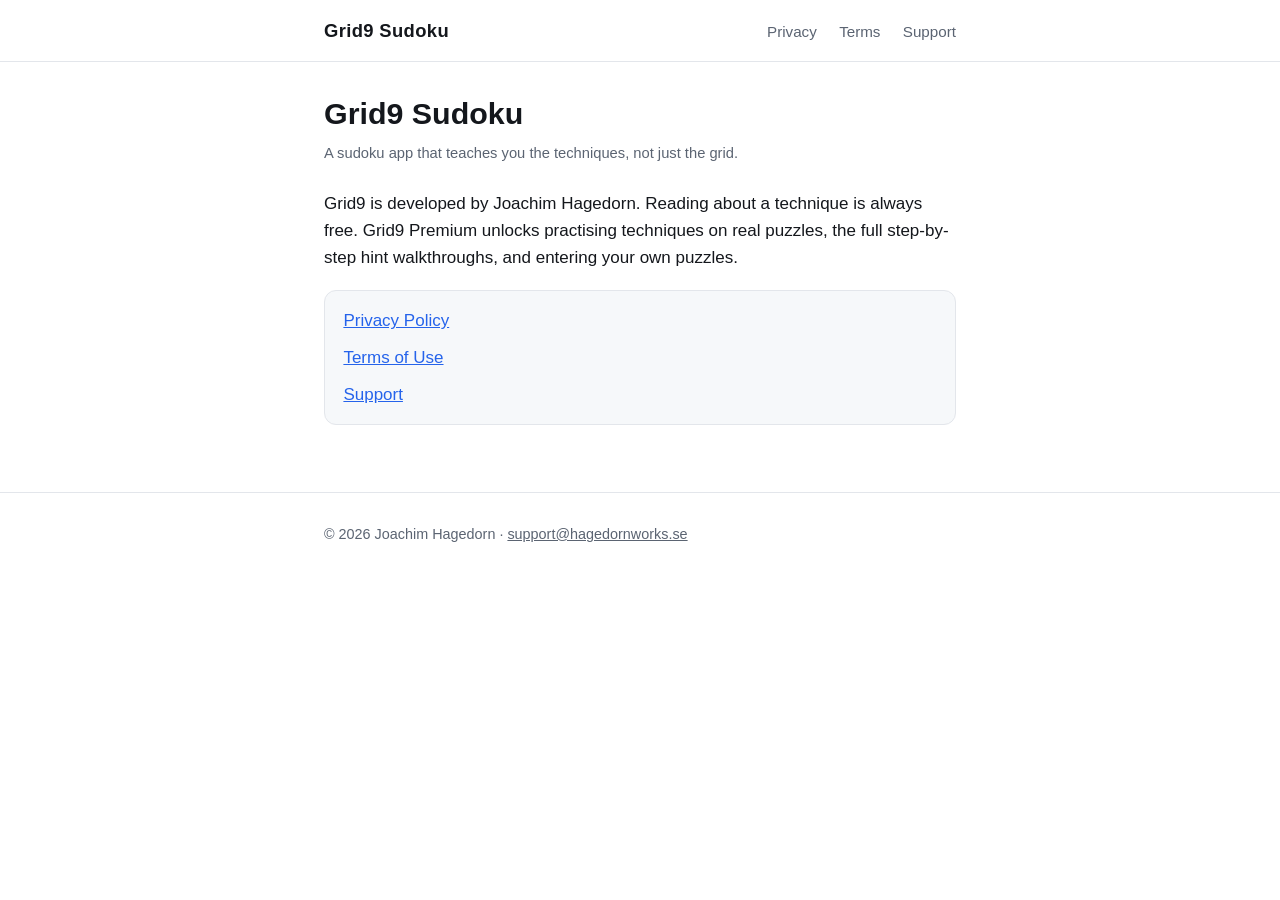
==== grid9/index.html @ 7ab75e66 "Initial site" ====
<!doctype html>
<html lang="en">
<head>
<meta charset="utf-8">
<meta name="viewport" content="width=device-width, initial-scale=1">
<title>Grid9 Sudoku — Grid9 Sudoku</title>
<meta name="description" content="Grid9 Sudoku — a sudoku app that teaches the techniques.">
<link rel="stylesheet" href="../assets/site.css">
</head>
<body>
<header class="site">
  <div class="wrap">
    <a class="brand" href="./">Grid9 Sudoku</a>
    <nav class="site">
      <a href="./privacy/">Privacy</a>
      <a href="./terms/">Terms</a>
      <a href="./support/">Support</a>
    </nav>
  </div>
</header>
<main>
<div class="wrap">

<h1>Grid9 Sudoku</h1>
<p class="meta">A sudoku app that teaches you the techniques, not just the grid.</p>
<p>Grid9 is developed by Joachim Hagedorn. Reading about a technique is always free. Grid9 Premium unlocks practising techniques on real puzzles, the full step-by-step hint walkthroughs, and entering your own puzzles.</p>
<div class="card">
  <p><a href="privacy/">Privacy Policy</a></p>
  <p><a href="terms/">Terms of Use</a></p>
  <p><a href="support/">Support</a></p>
</div>

</div>
</main>
<footer class="site">
  <div class="wrap">
    <p>&copy; 2026 Joachim Hagedorn &middot; <a href="mailto:support@hagedornworks.se">support@hagedornworks.se</a></p>
  </div>
</footer>
</body>
</html>
---- assets/site.css ----
/* hagedornworks.se — shared stylesheet.
   Deliberately dependency-free: system fonts only, no external requests
   (no Google Fonts, no analytics) so the privacy policy's "no third-party
   tracking" statement is also true of this website. */

:root {
  --bg: #ffffff;
  --fg: #14171c;
  --muted: #5b6472;
  --accent: #2563eb;
  --border: #e3e6eb;
  --card: #f6f8fa;
}

@media (prefers-color-scheme: dark) {
  :root {
    --bg: #0f1217;
    --fg: #e8ebf0;
    --muted: #9aa3b0;
    --accent: #6ea0ff;
    --border: #262c36;
    --card: #171c24;
  }
}

* { box-sizing: border-box; }

html { -webkit-text-size-adjust: 100%; }

body {
  margin: 0;
  background: var(--bg);
  color: var(--fg);
  font-family: -apple-system, BlinkMacSystemFont, "Segoe UI", Roboto, Helvetica, Arial, sans-serif;
  font-size: 17px;
  line-height: 1.6;
}

.wrap {
  max-width: 42rem;
  margin: 0 auto;
  padding: 0 1.25rem;
}

header.site {
  border-bottom: 1px solid var(--border);
  padding: 1rem 0;
}

header.site .wrap {
  display: flex;
  flex-wrap: wrap;
  align-items: baseline;
  justify-content: space-between;
  gap: 0.5rem 1.5rem;
}

.brand {
  font-weight: 700;
  font-size: 1.15rem;
  letter-spacing: 0.02em;
  color: var(--fg);
  text-decoration: none;
}

nav.site a {
  margin-right: 1.1rem;
  color: var(--muted);
  text-decoration: none;
  font-size: 0.95rem;
}

nav.site a:last-child { margin-right: 0; }
nav.site a:hover, nav.site a[aria-current="page"] { color: var(--accent); }

main { padding: 2rem 0 3rem; }

h1 { font-size: 1.9rem; line-height: 1.25; margin: 0 0 0.25rem; }
h2 { font-size: 1.25rem; margin: 2.2rem 0 0.4rem; }
h3 { font-size: 1.05rem; margin: 1.5rem 0 0.3rem; }

p, ul, ol { margin: 0.6rem 0; }
ul, ol { padding-left: 1.4rem; }
li { margin: 0.25rem 0; }

a { color: var(--accent); }

.meta { color: var(--muted); font-size: 0.92rem; margin-bottom: 1.5rem; }

.card {
  background: var(--card);
  border: 1px solid var(--border);
  border-radius: 12px;
  padding: 1rem 1.15rem;
  margin: 1.2rem 0;
}

.card p:first-child { margin-top: 0; }
.card p:last-child { margin-bottom: 0; }

table {
  width: 100%;
  border-collapse: collapse;
  margin: 0.8rem 0;
  font-size: 0.97rem;
}

th, td {
  text-align: left;
  vertical-align: top;
  padding: 0.55rem 0.7rem;
  border-bottom: 1px solid var(--border);
}

th { color: var(--muted); font-weight: 600; font-size: 0.88rem; }

footer.site {
  border-top: 1px solid var(--border);
  padding: 1.25rem 0 2rem;
  color: var(--muted);
  font-size: 0.9rem;
}

footer.site a { color: var(--muted); }
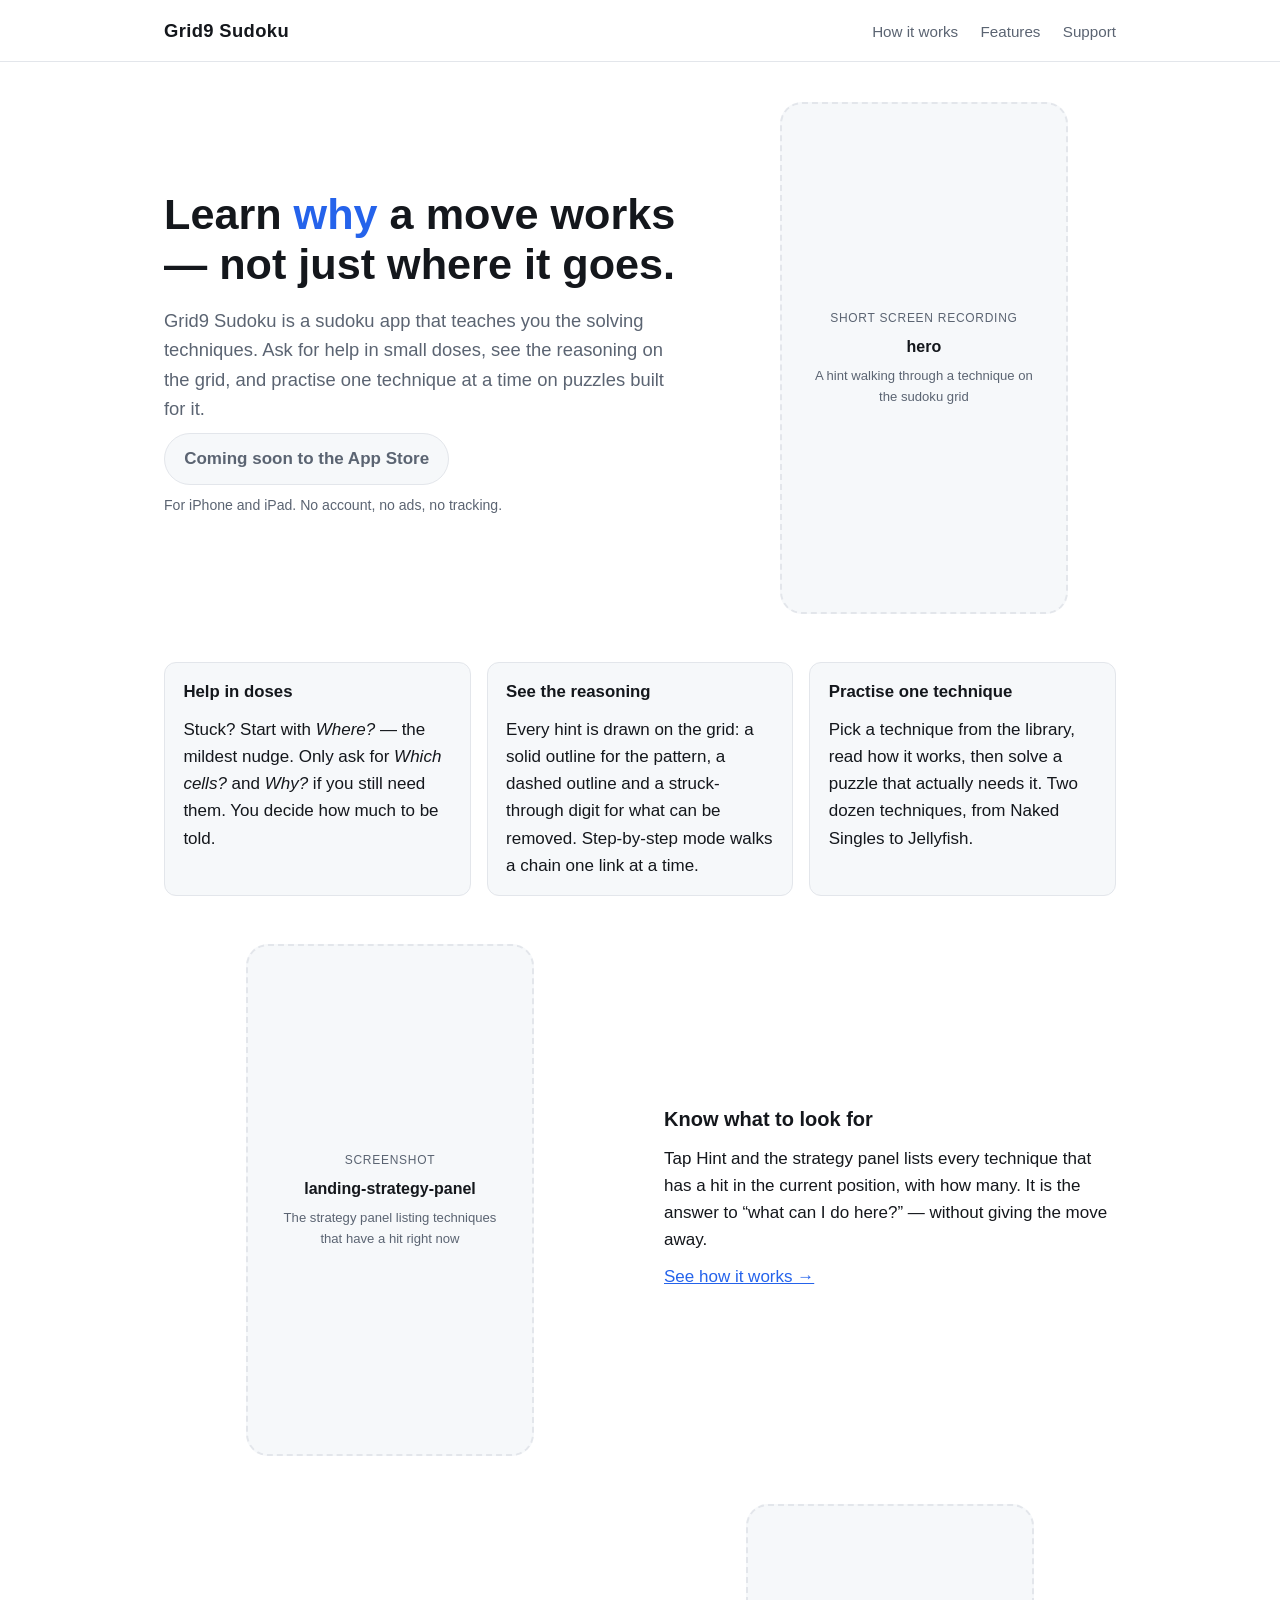
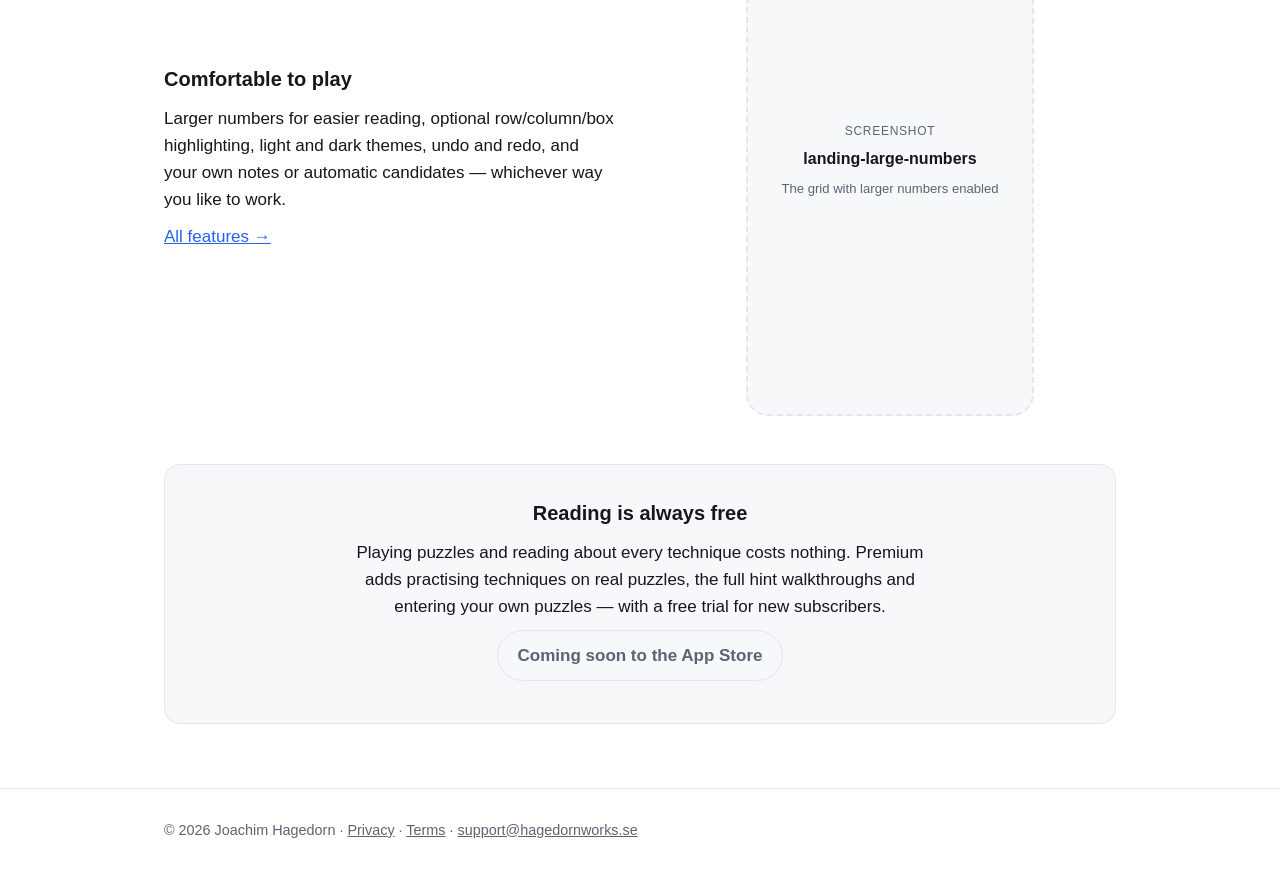
==== commit 901bbe28: "Paywall: länka Terms och Privacy till hagedornworks.se" ====
--- a/grid9/index.html
+++ b/grid9/index.html
@@ -3,17 +3,20 @@
 <head>
 <meta charset="utf-8">
 <meta name="viewport" content="width=device-width, initial-scale=1">
-<title>Grid9 Sudoku — Grid9 Sudoku</title>
-<meta name="description" content="Grid9 Sudoku — a sudoku app that teaches the techniques.">
+<title>Grid9 Sudoku — learn why a move works</title>
+<meta name="description" content="A sudoku app that teaches you the solving techniques: help in small doses, reasoning drawn on the grid, and practice one technique at a time.">
+<meta property="og:type" content="website">
+<meta property="og:title" content="Grid9 Sudoku — learn why a move works">
+<meta property="og:description" content="A sudoku app that teaches you the solving techniques: help in small doses, reasoning drawn on the grid, and practice one technique at a time.">
 <link rel="stylesheet" href="../assets/site.css">
 </head>
-<body>
+<body class="marketing">
 <header class="site">
   <div class="wrap">
     <a class="brand" href="./">Grid9 Sudoku</a>
     <nav class="site">
-      <a href="./privacy/">Privacy</a>
-      <a href="./terms/">Terms</a>
+      <a href="./how-it-works/">How it works</a>
+      <a href="./features/">Features</a>
       <a href="./support/">Support</a>
     </nav>
   </div>
@@ -21,20 +24,60 @@
 <main>
 <div class="wrap">
 
-<h1>Grid9 Sudoku</h1>
-<p class="meta">A sudoku app that teaches you the techniques, not just the grid.</p>
-<p>Grid9 is developed by Joachim Hagedorn. Reading about a technique is always free. Grid9 Premium unlocks practising techniques on real puzzles, the full step-by-step hint walkthroughs, and entering your own puzzles.</p>
-<div class="card">
-  <p><a href="privacy/">Privacy Policy</a></p>
-  <p><a href="terms/">Terms of Use</a></p>
-  <p><a href="support/">Support</a></p>
-</div>
+<section class="hero">
+  <div class="hero-text">
+    <h1>Learn <em>why</em> a move works &mdash; not just where it goes.</h1>
+    <p class="lead">Grid9 Sudoku is a sudoku app that teaches you the solving techniques. Ask for help in small doses, see the reasoning on the grid, and practise one technique at a time on puzzles built for it.</p>
+    <p><span class="btn disabled" aria-disabled="true">Coming soon to the App Store</span></p>
+    <p class="fine">For iPhone and iPad. No account, no ads, no tracking.</p>
+  </div>
+  <figure class="shot ph"><div class="ph-inner"><span>Short screen recording</span><b>hero</b><small>A hint walking through a technique on the sudoku grid</small></div></figure>
+</section>
+
+<section class="grid3">
+  <div class="card">
+    <h3>Help in doses</h3>
+    <p>Stuck? Start with <em>Where?</em> &mdash; the mildest nudge. Only ask for <em>Which cells?</em> and <em>Why?</em> if you still need them. You decide how much to be told.</p>
+  </div>
+  <div class="card">
+    <h3>See the reasoning</h3>
+    <p>Every hint is drawn on the grid: a solid outline for the pattern, a dashed outline and a struck-through digit for what can be removed. Step-by-step mode walks a chain one link at a time.</p>
+  </div>
+  <div class="card">
+    <h3>Practise one technique</h3>
+    <p>Pick a technique from the library, read how it works, then solve a puzzle that actually needs it. Two dozen techniques, from Naked Singles to Jellyfish.</p>
+  </div>
+</section>
+
+<section class="split">
+  <figure class="shot ph"><div class="ph-inner"><span>Screenshot</span><b>landing-strategy-panel</b><small>The strategy panel listing techniques that have a hit right now</small></div></figure>
+  <div>
+    <h2>Know what to look for</h2>
+    <p>Tap Hint and the strategy panel lists every technique that has a hit in the current position, with how many. It is the answer to &ldquo;what can I do here?&rdquo; &mdash; without giving the move away.</p>
+    <p><a href="how-it-works/">See how it works &rarr;</a></p>
+  </div>
+</section>
+
+<section class="split flip">
+  <div>
+    <h2>Comfortable to play</h2>
+    <p>Larger numbers for easier reading, optional row/column/box highlighting, light and dark themes, undo and redo, and your own notes or automatic candidates &mdash; whichever way you like to work.</p>
+    <p><a href="features/">All features &rarr;</a></p>
+  </div>
+  <figure class="shot ph"><div class="ph-inner"><span>Screenshot</span><b>landing-large-numbers</b><small>The grid with larger numbers enabled</small></div></figure>
+</section>
+
+<section class="cta">
+  <h2>Reading is always free</h2>
+  <p>Playing puzzles and reading about every technique costs nothing. Premium adds practising techniques on real puzzles, the full hint walkthroughs and entering your own puzzles &mdash; with a free trial for new subscribers.</p>
+  <p><span class="btn disabled" aria-disabled="true">Coming soon to the App Store</span></p>
+</section>
 
 </div>
 </main>
 <footer class="site">
   <div class="wrap">
-    <p>&copy; 2026 Joachim Hagedorn &middot; <a href="mailto:support@hagedornworks.se">support@hagedornworks.se</a></p>
+    <p>&copy; 2026 Joachim Hagedorn &middot; <a href="./privacy/">Privacy</a> &middot; <a href="./terms/">Terms</a> &middot; <a href="mailto:support@hagedornworks.se">support@hagedornworks.se</a></p>
   </div>
 </footer>
 </body>
--- a/assets/site.css
+++ b/assets/site.css
@@ -122,3 +122,176 @@
 }
 
 footer.site a { color: var(--muted); }
+
+/* ---------------------------------------------------------------- marketing
+   Used by body.marketing pages (landing, how it works, features). The legal
+   pages keep the narrow reading column above. */
+
+body.marketing .wrap { max-width: 62rem; }
+
+body.marketing main { padding-top: 2.5rem; }
+
+.lead { font-size: 1.15rem; color: var(--muted); max-width: 40rem; }
+
+.fine { color: var(--muted); font-size: 0.88rem; }
+
+em { font-style: italic; }
+
+.btn {
+  display: inline-block;
+  padding: 0.7rem 1.2rem;
+  border-radius: 999px;
+  background: var(--accent);
+  color: #fff;
+  font-weight: 600;
+  text-decoration: none;
+}
+
+.btn.disabled {
+  background: var(--card);
+  color: var(--muted);
+  border: 1px solid var(--border);
+  cursor: default;
+}
+
+/* hero */
+.hero {
+  display: grid;
+  gap: 2rem;
+  align-items: center;
+  margin-bottom: 3rem;
+}
+
+.hero h1 { font-size: 2.1rem; line-height: 1.15; margin-bottom: 1rem; }
+.hero h1 em { color: var(--accent); font-style: normal; }
+
+/* generic card grid */
+.grid3 {
+  display: grid;
+  gap: 1rem;
+  grid-template-columns: 1fr;
+  margin: 1rem 0 2rem;
+}
+
+.grid3 .card { margin: 0; }
+.grid3 .card h3 { margin-top: 0; }
+
+/* text + picture rows */
+.split, .step {
+  display: grid;
+  gap: 1.5rem;
+  align-items: center;
+  margin: 3rem 0;
+}
+
+.step {
+  padding-top: 2rem;
+  border-top: 1px solid var(--border);
+}
+
+.step-n {
+  margin: 0;
+  color: var(--accent);
+  font-weight: 700;
+  font-size: 0.85rem;
+  letter-spacing: 0.06em;
+  text-transform: uppercase;
+}
+
+.step h2, .split h2 { margin-top: 0.2rem; }
+
+.note {
+  background: var(--card);
+  border-left: 3px solid var(--accent);
+  padding: 0.6rem 0.9rem;
+  border-radius: 0 8px 8px 0;
+  font-size: 0.95rem;
+}
+
+.example {
+  background: var(--card);
+  border: 1px solid var(--border);
+  border-radius: 10px;
+  padding: 0.6rem 0.9rem;
+  font-size: 0.95rem;
+}
+
+.example span {
+  color: var(--muted);
+  font-size: 0.75rem;
+  font-weight: 700;
+  letter-spacing: 0.06em;
+  text-transform: uppercase;
+  margin-right: 0.4rem;
+}
+
+/* screenshots and loops: phone proportions, never wider than their column */
+figure.shot { margin: 0; text-align: center; }
+
+figure.shot img,
+figure.shot video {
+  display: block;
+  margin: 0 auto;
+  width: 100%;
+  max-width: 18rem;
+  height: auto;
+  border-radius: 22px;
+  border: 1px solid var(--border);
+  box-shadow: 0 6px 24px rgba(0, 0, 0, 0.12);
+}
+
+figure.shot figcaption { color: var(--muted); font-size: 0.85rem; margin-top: 0.6rem; }
+
+/* visible placeholder until the real media exists */
+figure.shot.ph .ph-inner {
+  margin: 0 auto;
+  width: 100%;
+  max-width: 18rem;
+  aspect-ratio: 9 / 19.5;
+  max-height: 32rem;
+  border-radius: 22px;
+  border: 2px dashed var(--border);
+  background: var(--card);
+  color: var(--muted);
+  display: flex;
+  flex-direction: column;
+  align-items: center;
+  justify-content: center;
+  gap: 0.35rem;
+  padding: 1.5rem;
+  text-align: center;
+}
+
+figure.shot.ph .ph-inner span { font-size: 0.75rem; letter-spacing: 0.06em; text-transform: uppercase; }
+figure.shot.ph .ph-inner b { color: var(--fg); font-size: 1rem; }
+figure.shot.ph .ph-inner small { font-size: 0.82rem; }
+
+/* comparison table */
+table.compare td { text-align: center; width: 6.5rem; font-size: 1.1rem; }
+table.compare thead th:not(:first-child) { text-align: center; }
+table.compare tbody th { color: var(--fg); font-weight: 500; font-size: 0.97rem; }
+
+/* closing call-to-action */
+.cta {
+  text-align: center;
+  background: var(--card);
+  border: 1px solid var(--border);
+  border-radius: 16px;
+  padding: 2rem 1.25rem;
+  margin: 3rem 0 1rem;
+}
+
+.cta h2 { margin-top: 0; }
+.cta p { margin-left: auto; margin-right: auto; max-width: 36rem; }
+
+@media (min-width: 760px) {
+  .hero { grid-template-columns: 1.15fr 0.85fr; gap: 3rem; }
+  .hero h1 { font-size: 2.7rem; }
+  .grid3 { grid-template-columns: repeat(3, 1fr); }
+  .split, .step { grid-template-columns: 1fr 1fr; gap: 3rem; }
+  .step:nth-of-type(even) .step-text { order: 2; }
+}
+
+@media (prefers-reduced-motion: reduce) {
+  figure.shot video { animation: none; }
+}
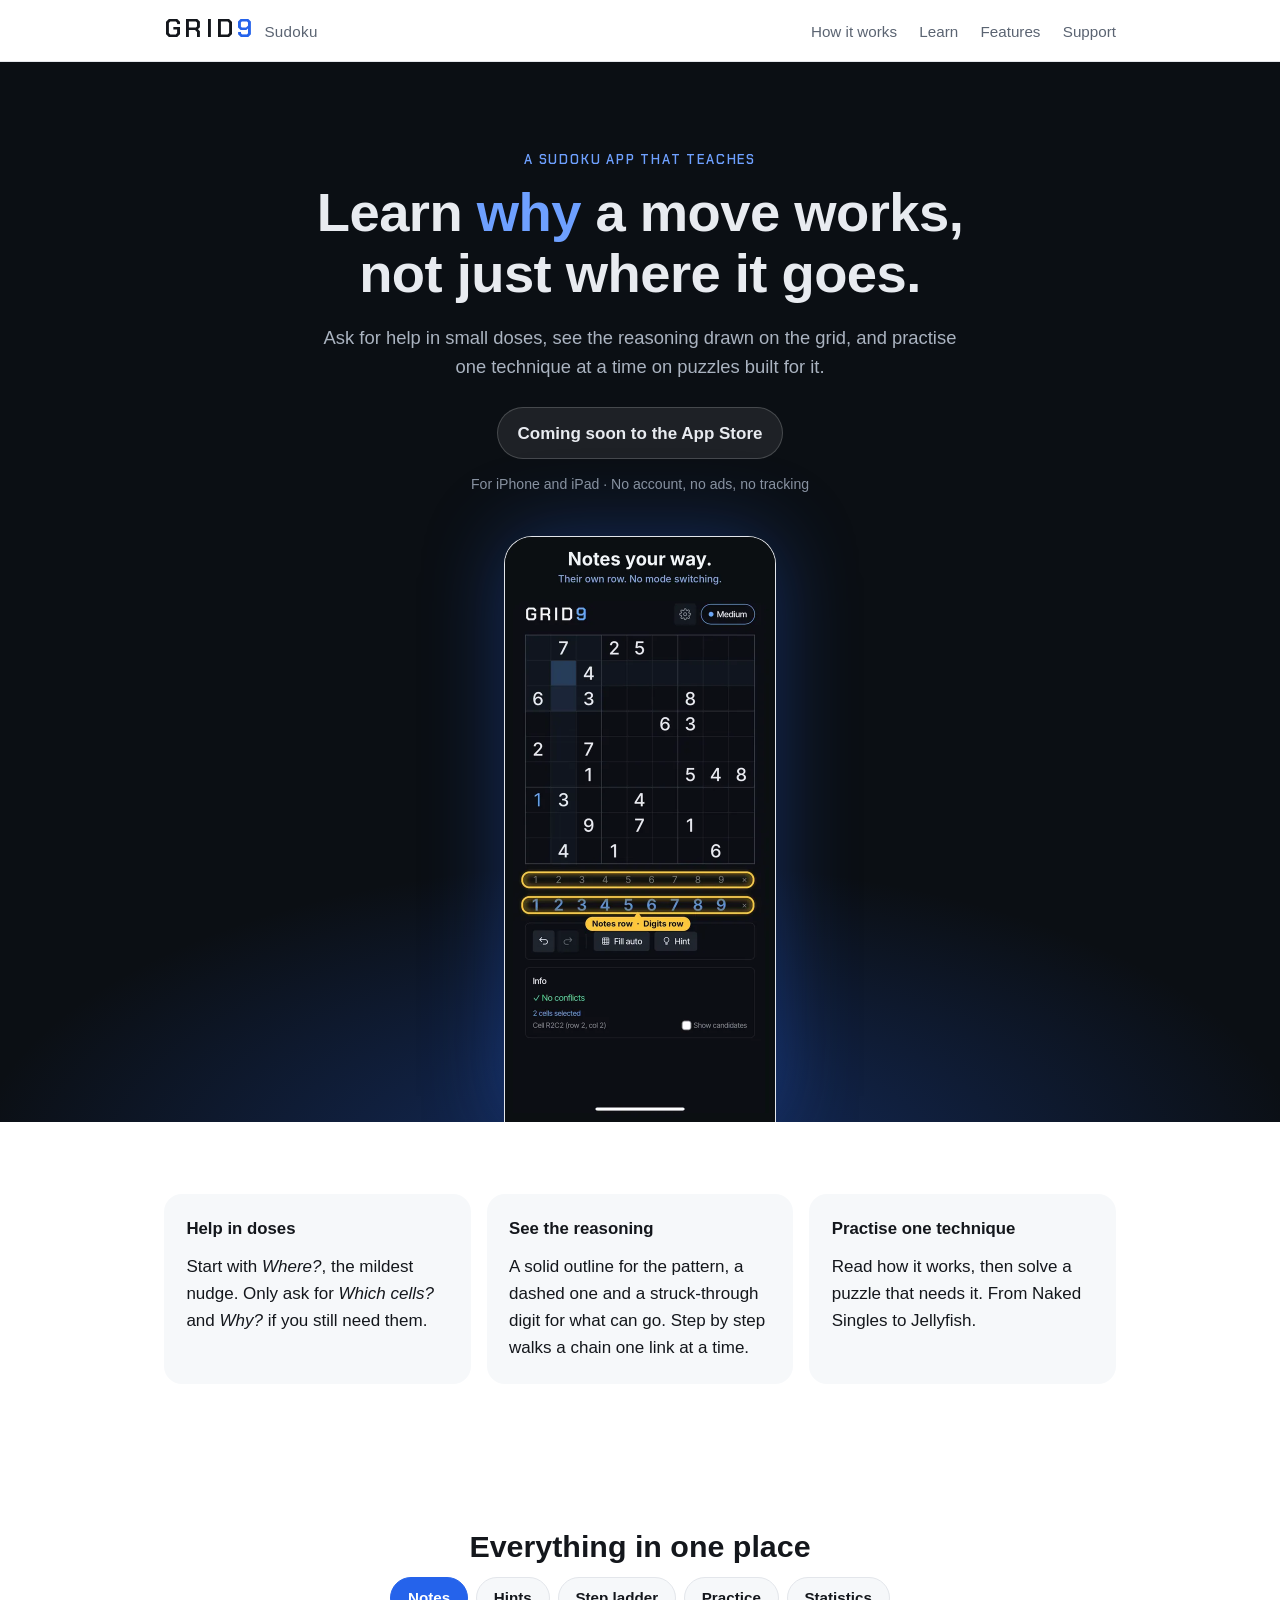
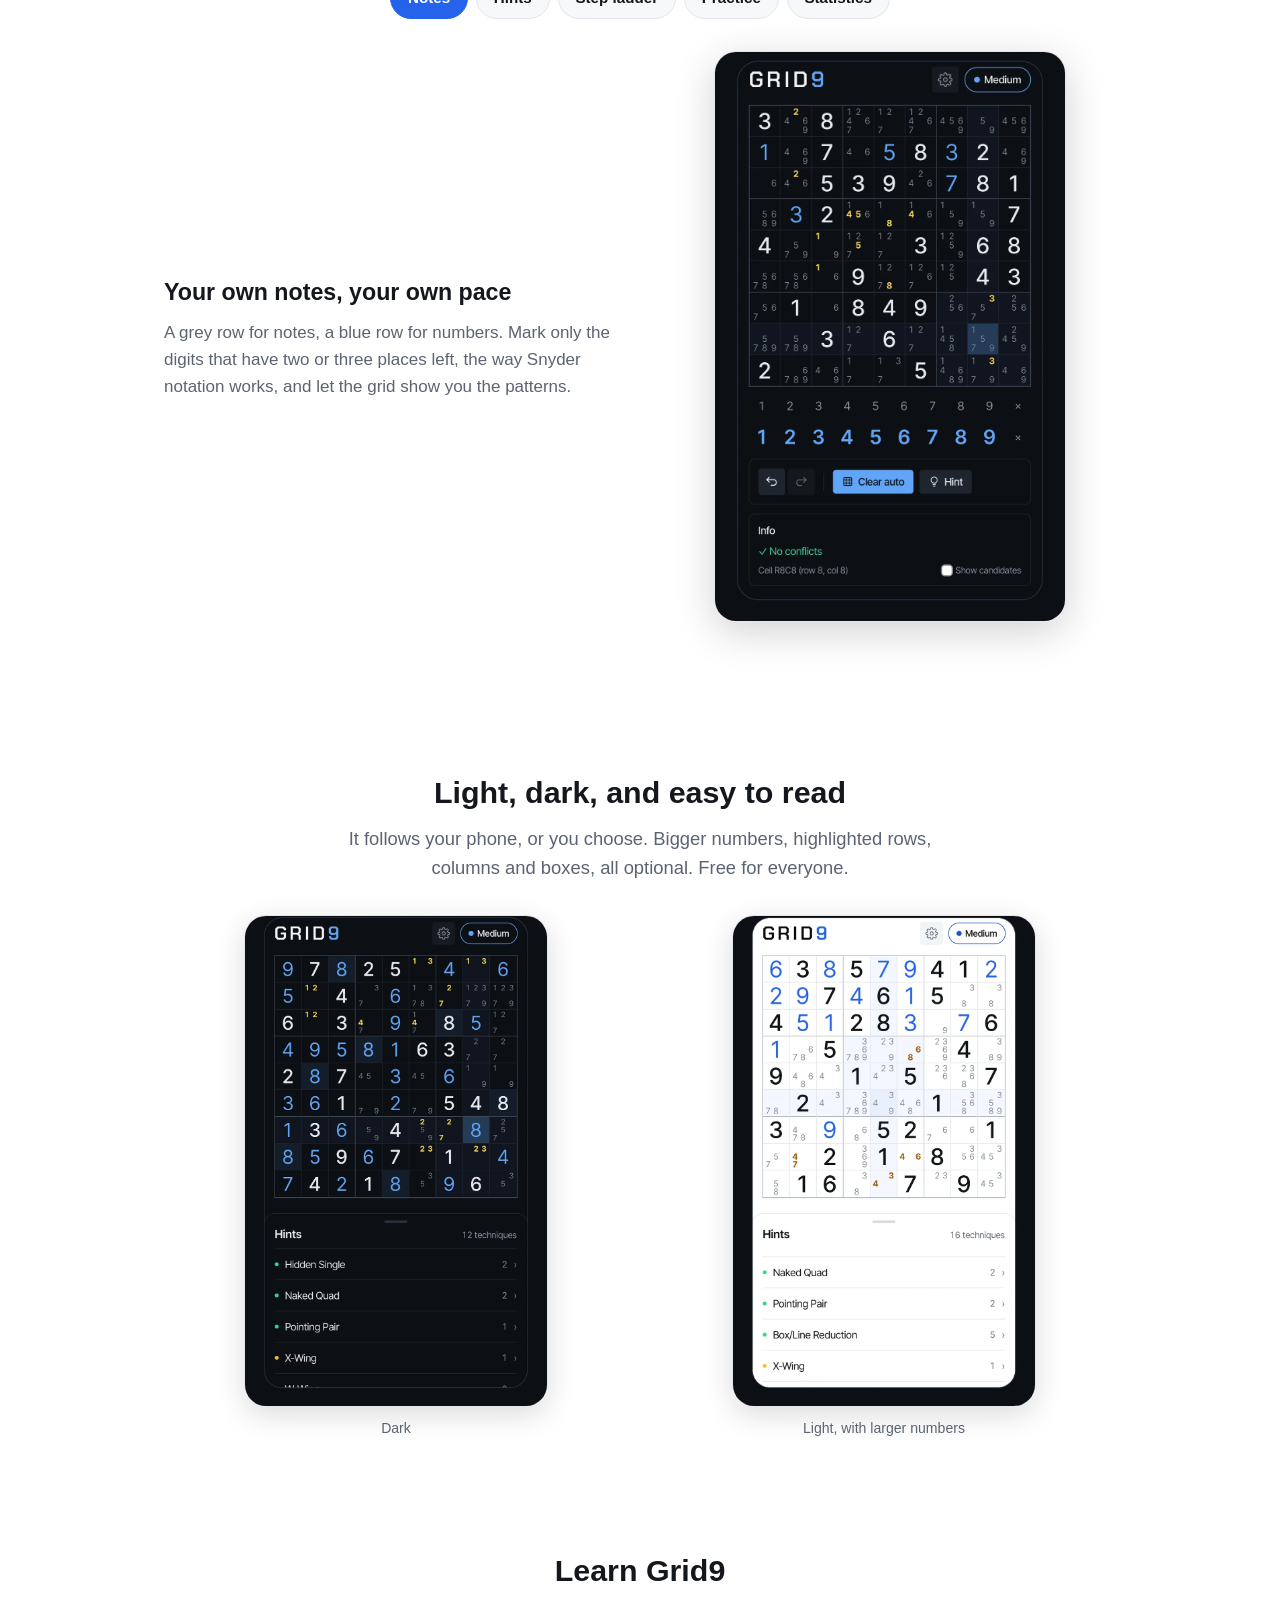
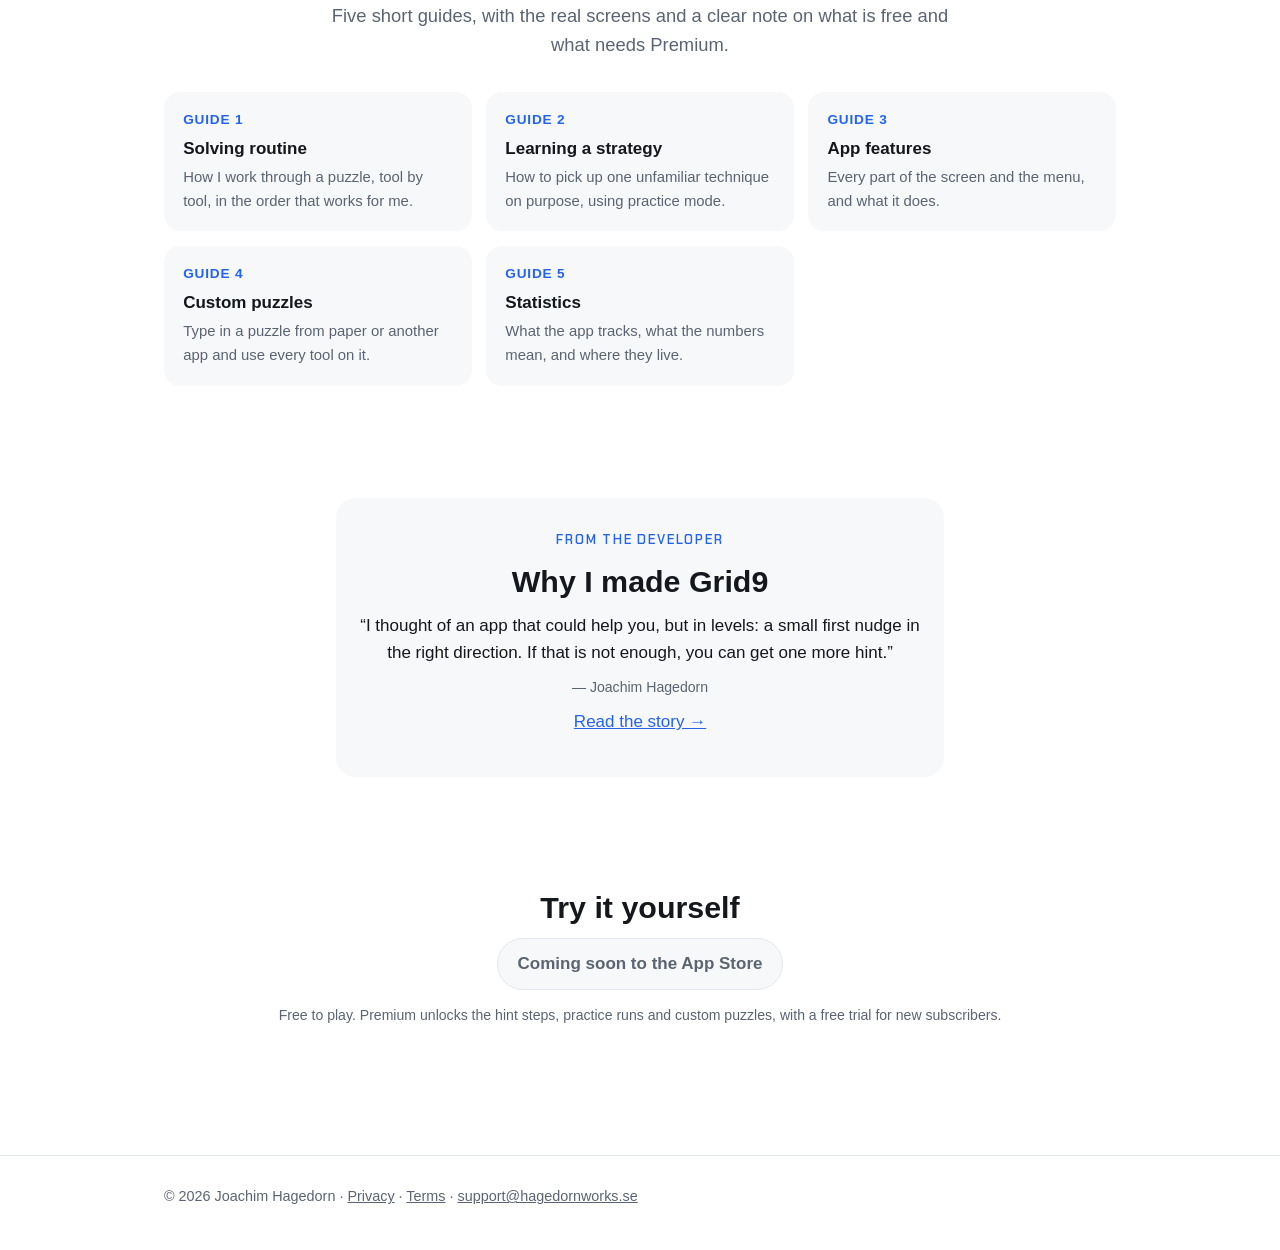
==== commit 67e4190e: "New landing page, learn guides, story page, wordmark" ====
--- a/grid9/index.html
+++ b/grid9/index.html
@@ -13,67 +13,115 @@
 <body class="marketing">
 <header class="site">
   <div class="wrap">
-    <a class="brand" href="./">Grid9 Sudoku</a>
+    <a class="brand" href="./" aria-label="Grid9 Sudoku, home"><span class="wm" aria-hidden="true">GRID<b>9</b></span><span class="brand-sub" aria-hidden="true">Sudoku</span></a>
     <nav class="site">
       <a href="./how-it-works/">How it works</a>
+      <a href="./learn/">Learn</a>
       <a href="./features/">Features</a>
       <a href="./support/">Support</a>
     </nav>
   </div>
 </header>
 <main>
-<div class="wrap">
 
-<section class="hero">
-  <div class="hero-text">
-    <h1>Learn <em>why</em> a move works &mdash; not just where it goes.</h1>
-    <p class="lead">Grid9 Sudoku is a sudoku app that teaches you the solving techniques. Ask for help in small doses, see the reasoning on the grid, and practise one technique at a time on puzzles built for it.</p>
-    <p><span class="btn disabled" aria-disabled="true">Coming soon to the App Store</span></p>
-    <p class="fine">For iPhone and iPad. No account, no ads, no tracking.</p>
-  </div>
-  <figure class="shot ph"><div class="ph-inner"><span>Short screen recording</span><b>hero</b><small>A hint walking through a technique on the sudoku grid</small></div></figure>
-</section>
-
-<section class="grid3">
-  <div class="card">
-    <h3>Help in doses</h3>
-    <p>Stuck? Start with <em>Where?</em> &mdash; the mildest nudge. Only ask for <em>Which cells?</em> and <em>Why?</em> if you still need them. You decide how much to be told.</p>
-  </div>
-  <div class="card">
-    <h3>See the reasoning</h3>
-    <p>Every hint is drawn on the grid: a solid outline for the pattern, a dashed outline and a struck-through digit for what can be removed. Step-by-step mode walks a chain one link at a time.</p>
-  </div>
-  <div class="card">
-    <h3>Practise one technique</h3>
-    <p>Pick a technique from the library, read how it works, then solve a puzzle that actually needs it. Two dozen techniques, from Naked Singles to Jellyfish.</p>
+<section class="dhero">
+  <div class="wrap dwrap">
+    <p class="dkicker">A sudoku app that teaches</p>
+    <h1>Learn <em>why</em> a move works,<br>not just where it goes.</h1>
+    <p class="dlead">Ask for help in small doses, see the reasoning drawn on the grid, and practise one technique at a time on puzzles built for it.</p>
+    <p class="dcta"><span class="btn disabled" aria-disabled="true">Coming soon to the App Store</span></p>
+    <p class="dfine">For iPhone and iPad &middot; No account, no ads, no tracking</p>
+    <div class="dhero-media"><figure class="shot"><video autoplay muted loop playsinline preload="metadata" poster="../assets/img/main-play.webp" aria-label="A hint walking through a technique on the sudoku grid"><source src="../assets/video/main-play.mp4" type="video/mp4"></video></figure></div>
   </div>
 </section>
 
-<section class="split">
-  <figure class="shot ph"><div class="ph-inner"><span>Screenshot</span><b>landing-strategy-panel</b><small>The strategy panel listing techniques that have a hit right now</small></div></figure>
-  <div>
-    <h2>Know what to look for</h2>
-    <p>Tap Hint and the strategy panel lists every technique that has a hit in the current position, with how many. It is the answer to &ldquo;what can I do here?&rdquo; &mdash; without giving the move away.</p>
-    <p><a href="how-it-works/">See how it works &rarr;</a></p>
+<section class="dsec">
+  <div class="wrap dwrap">
+    <div class="grid3 dcards">
+      <div class="card"><h3>Help in doses</h3><p>Start with <em>Where?</em>, the mildest nudge. Only ask for <em>Which cells?</em> and <em>Why?</em> if you still need them.</p></div>
+      <div class="card"><h3>See the reasoning</h3><p>A solid outline for the pattern, a dashed one and a struck-through digit for what can go. Step by step walks a chain one link at a time.</p></div>
+      <div class="card"><h3>Practise one technique</h3><p>Read how it works, then solve a puzzle that needs it. From Naked Singles to Jellyfish.</p></div>
+    </div>
   </div>
 </section>
 
-<section class="split flip">
-  <div>
-    <h2>Comfortable to play</h2>
-    <p>Larger numbers for easier reading, optional row/column/box highlighting, light and dark themes, undo and redo, and your own notes or automatic candidates &mdash; whichever way you like to work.</p>
-    <p><a href="features/">All features &rarr;</a></p>
+<section class="dsec dtabs" id="tour">
+  <div class="wrap dwrap">
+    <h2 class="dcenter">Everything in one place</h2>
+    <div class="dpills" role="tablist" aria-label="Features"><button type="button" role="tab" id="tab-notes" aria-controls="panel-notes" aria-selected="true">Notes</button><button type="button" role="tab" id="tab-hints" aria-controls="panel-hints" aria-selected="false">Hints</button><button type="button" role="tab" id="tab-ladder" aria-controls="panel-ladder" aria-selected="false">Step ladder</button><button type="button" role="tab" id="tab-practice" aria-controls="panel-practice" aria-selected="false">Practice</button><button type="button" role="tab" id="tab-stats" aria-controls="panel-stats" aria-selected="false">Statistics</button></div>
+    <div class="dpanels"><div class="dpanel" role="tabpanel" id="panel-notes" aria-labelledby="tab-notes">
+  <div class="dpanel-text"><h3>Your own notes, your own pace</h3><p>A grey row for notes, a blue row for numbers. Mark only the digits that have two or three places left, the way Snyder notation works, and let the grid show you the patterns.</p></div>
+  <a class="zoom" href="../assets/img/cands-full.webp" target="_blank" rel="noopener"><img class="dphone" src="../assets/img/cands.webp" alt="Your own notes, your own pace" loading="lazy"></a>
+</div><div class="dpanel" role="tabpanel" id="panel-hints" aria-labelledby="tab-hints" data-later>
+  <div class="dpanel-text"><h3>Know what to look for</h3><p>Tap Hint and the panel lists every technique that has a hit right now, with a count. It answers “what can I do here?” without giving the move away.</p></div>
+  <a class="zoom" href="../assets/img/overview-full.webp" target="_blank" rel="noopener"><img class="dphone" src="../assets/img/overview.webp" alt="Know what to look for" loading="lazy"></a>
+</div><div class="dpanel" role="tabpanel" id="panel-ladder" aria-labelledby="tab-ladder" data-later>
+  <div class="dpanel-text"><h3>Help in doses</h3><p>Where? Which cells? Why? Apply. Take only as much help as you need, and see the reasoning drawn on the grid.</p></div>
+  <a class="zoom" href="../assets/img/ladder-full.webp" target="_blank" rel="noopener"><img class="dphone" src="../assets/img/ladder.webp" alt="Help in doses" loading="lazy"></a>
+</div><div class="dpanel" role="tabpanel" id="panel-practice" aria-labelledby="tab-practice" data-later>
+  <div class="dpanel-text"><h3>One technique at a time</h3><p>Pick a technique, read how it works, then solve a puzzle that actually needs it. Two dozen techniques, from Naked Singles to Jellyfish.</p></div>
+  <a class="zoom" href="../assets/img/practice-picker-full.webp" target="_blank" rel="noopener"><img class="dphone" src="../assets/img/practice-picker.webp" alt="One technique at a time" loading="lazy"></a>
+</div><div class="dpanel" role="tabpanel" id="panel-stats" aria-labelledby="tab-stats" data-later>
+  <div class="dpanel-text"><h3>See what you really know</h3><p>For every technique: how often you found it yourself, peeked at it, or took it from a hint. Stored on your device only.</p></div>
+  <a class="zoom" href="../assets/img/stats-full.webp" target="_blank" rel="noopener"><img class="dphone" src="../assets/img/stats.webp" alt="See what you really know" loading="lazy"></a>
+</div></div>
   </div>
-  <figure class="shot ph"><div class="ph-inner"><span>Screenshot</span><b>landing-large-numbers</b><small>The grid with larger numbers enabled</small></div></figure>
 </section>
 
-<section class="cta">
-  <h2>Reading is always free</h2>
-  <p>Playing puzzles and reading about every technique costs nothing. Premium adds practising techniques on real puzzles, the full hint walkthroughs and entering your own puzzles &mdash; with a free trial for new subscribers.</p>
-  <p><span class="btn disabled" aria-disabled="true">Coming soon to the App Store</span></p>
+<section class="dsec">
+  <div class="wrap dwrap">
+    <h2 class="dcenter">Light, dark, and easy to read</h2>
+    <p class="dlead dcenter">It follows your phone, or you choose. Bigger numbers, highlighted rows, columns and boxes, all optional. Free for everyone.</p>
+    <div class="dpair">
+      <figure><img src="../assets/img/overview.webp" alt="Grid9 in the dark theme" loading="lazy"><figcaption>Dark</figcaption></figure>
+      <figure><img src="../assets/img/larger.webp" alt="Grid9 in the light theme with larger numbers" loading="lazy"><figcaption>Light, with larger numbers</figcaption></figure>
+    </div>
+  </div>
 </section>
 
-</div>
+<section class="dsec">
+  <div class="wrap dwrap">
+    <h2 class="dcenter">Learn Grid9</h2>
+    <p class="dlead dcenter">Five short guides, with the real screens and a clear note on what is free and what needs Premium.</p>
+    <div class="dguides"><a class="dguide" href="learn/solving-routine/"><span class="step-n">Guide 1</span><strong>Solving routine</strong><span>How I work through a puzzle, tool by tool, in the order that works for me.</span></a><a class="dguide" href="learn/learning-a-strategy/"><span class="step-n">Guide 2</span><strong>Learning a strategy</strong><span>How to pick up one unfamiliar technique on purpose, using practice mode.</span></a><a class="dguide" href="learn/app-features/"><span class="step-n">Guide 3</span><strong>App features</strong><span>Every part of the screen and the menu, and what it does.</span></a><a class="dguide" href="learn/custom-puzzles/"><span class="step-n">Guide 4</span><strong>Custom puzzles</strong><span>Type in a puzzle from paper or another app and use every tool on it.</span></a><a class="dguide" href="learn/statistics/"><span class="step-n">Guide 5</span><strong>Statistics</strong><span>What the app tracks, what the numbers mean, and where they live.</span></a></div>
+  </div>
+</section>
+
+<section class="dsec">
+  <div class="wrap dwrap">
+    <div class="dstory">
+      <p class="dkicker">From the developer</p>
+      <h2>Why I made Grid9</h2>
+      <p>&ldquo;I thought of an app that could help you, but in levels: a small first nudge in the right direction. If that is not enough, you can get one more hint.&rdquo;</p>
+      <p class="fine">&mdash; Joachim Hagedorn</p>
+      <p><a href="why/">Read the story &rarr;</a></p>
+    </div>
+  </div>
+</section>
+
+<section class="dsec dfinal">
+  <div class="wrap dwrap">
+    <h2>Try it yourself</h2>
+    <p><span class="btn disabled" aria-disabled="true">Coming soon to the App Store</span></p>
+    <p class="dfine">Free to play. Premium unlocks the hint steps, practice runs and custom puzzles, with a free trial for new subscribers.</p>
+  </div>
+</section>
+
+<script>
+(function () {
+  var tabs = document.querySelectorAll('.dpills [role=tab]');
+  var panels = document.querySelectorAll('.dpanel');
+  if (!tabs.length) return;
+  document.documentElement.classList.add('js');
+  function show(i) {
+    tabs.forEach(function (t, j) { t.setAttribute('aria-selected', j === i ? 'true' : 'false'); });
+    panels.forEach(function (p, j) { p.hidden = j !== i; });
+  }
+  tabs.forEach(function (t, i) { t.addEventListener('click', function () { show(i); }); });
+  show(0);
+})();
+</script>
+
 </main>
 <footer class="site">
   <div class="wrap">
--- a/assets/site.css
+++ b/assets/site.css
@@ -55,13 +55,31 @@
   gap: 0.5rem 1.5rem;
 }
 
+@font-face {
+  font-family: "Chakra Petch";
+  font-style: normal;
+  font-weight: 600;
+  font-display: swap;
+  src: url("fonts/chakra-petch-600.woff2") format("woff2");
+}
+
+/* GRID9 wordmark, same as in the app: Chakra Petch 600, wide tracking, blue 9 */
 .brand {
-  font-weight: 700;
-  font-size: 1.15rem;
-  letter-spacing: 0.02em;
+  display: inline-flex;
+  align-items: baseline;
+  gap: 0.55rem;
   color: var(--fg);
   text-decoration: none;
 }
+.brand .wm {
+  font-family: "Chakra Petch", "Inter", system-ui, sans-serif;
+  font-weight: 600;
+  font-size: 1.6rem;
+  letter-spacing: 0.13em;
+  line-height: 1;
+}
+.brand .wm b { color: var(--accent); font-weight: 600; }
+.brand .brand-sub { color: var(--muted); font-size: 0.95rem; font-weight: 500; letter-spacing: 0.02em; }
 
 nav.site a {
   margin-right: 1.1rem;
@@ -233,7 +251,7 @@
   display: block;
   margin: 0 auto;
   width: 100%;
-  max-width: 18rem;
+  max-width: 24rem;
   height: auto;
   border-radius: 22px;
   border: 1px solid var(--border);
@@ -295,3 +313,233 @@
 @media (prefers-reduced-motion: reduce) {
   figure.shot video { animation: none; }
 }
+
+/* ---------------------------------------------------------------- learn / guides */
+.pill {
+  display: inline-block;
+  margin-left: 0.4rem;
+  padding: 0.05rem 0.5rem;
+  border-radius: 999px;
+  border: 1px solid var(--accent);
+  color: var(--accent);
+  font-size: 0.7rem;
+  font-weight: 700;
+  letter-spacing: 0.06em;
+  text-transform: uppercase;
+  vertical-align: middle;
+}
+
+.hero-media { margin: 1.5rem 0 1rem; }
+
+/* a step without a picture stays in a readable column */
+.step.solo { grid-template-columns: 1fr; }
+.step.solo .step-text { max-width: 42rem; }
+
+.guides .guide {
+  display: block;
+  text-decoration: none;
+  color: var(--fg);
+}
+.guides .guide:hover { border-color: var(--accent); }
+.guides .guide h3 { margin-top: 0.2rem; }
+.guides .guide .step-n { margin-bottom: 0.2rem; }
+
+.learn-nav {
+  display: flex;
+  flex-wrap: wrap;
+  justify-content: space-between;
+  gap: 0.5rem 1.5rem;
+  margin: 3rem 0 0;
+  padding-top: 1rem;
+  border-top: 1px solid var(--border);
+  font-size: 0.95rem;
+}
+
+/* little candidate-cell illustrations (always dark, like the app) */
+.cellrow {
+  display: flex;
+  flex-wrap: wrap;
+  align-items: center;
+  gap: 0.8rem;
+  margin: 1rem 0;
+}
+.cellfig { display: inline-flex; flex-direction: column; align-items: center; gap: 0.4rem; text-align: center; }
+.cellfig small { color: var(--muted); font-size: 0.78rem; line-height: 1.3; }
+.cellrow .arrow, .ladder .arrow { color: var(--muted); }
+
+.tcell {
+  display: grid;
+  grid-template-columns: repeat(3, 1fr);
+  width: 5.6rem;
+  height: 5.6rem;
+  padding: 0.25rem;
+  border-radius: 10px;
+  background: #11151c;
+  border: 1px solid #2a313c;
+}
+.tcell.snyder { background: #2a2113; border-color: #b7791f; }
+.tcell i { font-style: normal; display: flex; align-items: center; justify-content: center; font-size: 0.8rem; font-weight: 600; }
+.tcell i.snyder { color: #fbbf24; }
+.tcell i.auto { color: #9aa3b0; }
+
+/* the hint ladder as a row of rungs */
+.ladder {
+  display: flex;
+  flex-wrap: wrap;
+  align-items: center;
+  gap: 0.35rem;
+  margin: 0.9rem 0;
+}
+.rung {
+  display: inline-block;
+  padding: 0.2rem 0.6rem;
+  border: 1px solid var(--border);
+  border-radius: 8px;
+  font-size: 0.85rem;
+  font-weight: 600;
+  color: var(--fg);
+  background: var(--card);
+}
+.rung.on { border-color: var(--accent); color: var(--accent); }
+.rung.apply { background: var(--accent); border-color: var(--accent); color: #fff; }
+
+/* the solving loop */
+ol.flow {
+  list-style: none;
+  padding: 0;
+  margin: 0.9rem 0;
+  display: flex;
+  flex-wrap: wrap;
+  gap: 0.35rem 0.4rem;
+  counter-reset: flow;
+}
+ol.flow li {
+  margin: 0;
+  padding: 0.2rem 0.7rem;
+  border: 1px solid var(--border);
+  border-radius: 999px;
+  background: var(--card);
+  font-size: 0.88rem;
+  font-weight: 600;
+  text-transform: uppercase;
+  letter-spacing: 0.03em;
+}
+ol.flow li:not(:last-child)::after { content: "\2192"; margin-left: 0.55rem; color: var(--muted); }
+ol.flow li:last-child { border-color: var(--accent); color: var(--accent); }
+
+@media (min-width: 760px) {
+  .hero-media figure.shot video { max-width: 16rem; }
+}
+
+/* close-ups inside the step text, and click-to-enlarge links */
+a.zoom { display: block; cursor: zoom-in; }
+figure.detail { margin: 1.1rem 0; }
+figure.detail img {
+  display: block;
+  width: 100%;
+  height: auto;
+  border-radius: 14px;
+  border: 1px solid var(--border);
+  box-shadow: 0 4px 16px rgba(0, 0, 0, 0.1);
+}
+figure.detail figcaption { color: var(--muted); font-size: 0.85rem; margin-top: 0.5rem; }
+.zoomhint { opacity: 0.8; }
+@media (min-width: 900px) {
+  figure.shot img, figure.shot video { max-width: 26rem; }
+  .hero-media figure.shot video { max-width: 16rem; }
+}
+
+
+/* ---------------------------------------------------------------- DRAFT landing */
+body.marketing main:has(.dhero) { padding-top: 0; }
+.dwrap { max-width: 62rem; }
+.dcenter { text-align: center; }
+.dsec { padding: 3.5rem 0; }
+.dsec h2 { font-size: 1.9rem; line-height: 1.2; margin: 0 0 0.8rem; }
+.dlead { font-size: 1.15rem; color: var(--muted); max-width: 40rem; }
+.dlead.dcenter { margin: 0 auto 2rem; }
+.dkicker { font-family: "Chakra Petch", system-ui, sans-serif; letter-spacing: 0.14em; text-transform: uppercase; font-size: 0.8rem; font-weight: 600; color: var(--accent); margin: 0 0 0.8rem; }
+
+/* hero: always dark, like the app */
+.dhero {
+  background: radial-gradient(60rem 28rem at 50% 105%, rgba(37, 99, 235, 0.35), transparent 70%), #0b0f14;
+  color: #e8ebf0;
+  text-align: center;
+  padding: 4rem 0 0;
+  overflow: hidden;
+}
+.dhero h1 { font-size: 2.3rem; line-height: 1.12; margin: 0 0 1.1rem; letter-spacing: -0.01em; }
+.dhero h1 em { color: #6ea0ff; font-style: normal; }
+.dhero h1 br { display: none; }
+.dhero .dkicker { color: #6ea0ff; }
+.dhero .dlead { color: #aab3c0; margin: 0 auto 1.6rem; }
+.dhero .btn.disabled { background: rgba(255, 255, 255, 0.08); border-color: rgba(255, 255, 255, 0.18); color: #e8ebf0; }
+.dfine { color: #8791a0; font-size: 0.88rem; margin: 0.9rem 0 0; }
+.dsec .dfine, .dfinal .dfine { color: var(--muted); }
+.dhero-media { margin-top: 2.5rem; }
+.dhero-media figure.shot video {
+  max-width: 17rem;
+  border-radius: 28px 28px 0 0;
+  border-bottom: 0;
+  box-shadow: 0 0 80px rgba(37, 99, 235, 0.35);
+}
+
+.dcards .card { background: var(--card); border: 0; border-radius: 18px; padding: 1.4rem; }
+
+/* tabs */
+.dpills { display: flex; flex-wrap: wrap; justify-content: center; gap: 0.5rem; margin: 0 0 2rem; }
+.dpills button {
+  font: inherit; font-size: 0.95rem; font-weight: 600; cursor: pointer;
+  padding: 0.5rem 1.05rem; border-radius: 999px;
+  background: var(--card); color: var(--fg); border: 1px solid var(--border);
+}
+.dpills button[aria-selected="true"] { background: var(--accent); border-color: var(--accent); color: #fff; }
+.dpanel { display: grid; gap: 1.5rem; align-items: center; justify-items: center; margin-bottom: 2.5rem; }
+.dpanel[hidden] { display: none; }
+.dpanel-text h3 { font-size: 1.45rem; margin: 0 0 0.5rem; }
+.dpanel-text p { color: var(--muted); margin: 0; }
+.dphone { display: block; width: 100%; max-width: 22rem; height: auto; border-radius: 22px; border: 1px solid var(--border); box-shadow: 0 10px 40px rgba(0, 0, 0, 0.18); }
+html:not(.js) .dpanel[data-later] { display: grid; }
+
+.dpair { display: grid; gap: 1.5rem; justify-items: center; }
+.dpair img { display: block; width: 100%; max-width: 19rem; height: auto; border-radius: 22px; border: 1px solid var(--border); box-shadow: 0 8px 30px rgba(0, 0, 0, 0.14); }
+.dpair figure { margin: 0; text-align: center; }
+.dpair figcaption { color: var(--muted); font-size: 0.88rem; margin-top: 0.6rem; }
+
+.dguides { display: grid; gap: 0.9rem; }
+.dguide { display: flex; flex-direction: column; gap: 0.25rem; padding: 1.1rem 1.2rem; border-radius: 16px; background: var(--card); color: var(--fg); text-decoration: none; }
+.dguide:hover { outline: 2px solid var(--accent); }
+.dguide span:last-child { color: var(--muted); font-size: 0.93rem; }
+
+.dstory { max-width: 38rem; margin: 0 auto; text-align: center; padding: 2rem 1.5rem; border-radius: 20px; background: var(--card); }
+.dfinal { text-align: center; padding-bottom: 5rem; }
+
+@media (min-width: 760px) {
+  .dhero { padding-top: 5.5rem; }
+  .dhero h1 { font-size: 3.4rem; }
+  .dhero h1 br { display: inline; }
+  .dpanel { grid-template-columns: 1fr 1fr; gap: 3rem; justify-items: stretch; }
+  .dpanel .zoom { justify-self: center; }
+  .dpair { grid-template-columns: 1fr 1fr; }
+  .dguides { grid-template-columns: repeat(3, 1fr); }
+}
+
+/* page-title band on the marketing sub-pages (same look as the landing hero) */
+.dband { padding: 3rem 0 3rem; }
+.dband.has-media { padding-bottom: 0; }
+.dband h1 { font-size: 2.1rem; margin-bottom: 0.9rem; }
+.dband .dlead { margin-bottom: 0; }
+.dband.has-media .dlead { margin-bottom: 1.6rem; }
+.dband .dhero-media { margin-top: 1.8rem; }
+.dafter { padding-top: 2.5rem; }
+@media (min-width: 760px) {
+  .dband h1 { font-size: 2.8rem; }
+}
+
+/* story page */
+.story { max-width: 40rem; margin: 0 auto; }
+.story h2 { font-size: 1.35rem; margin: 2.2rem 0 0.6rem; }
+.story h2:first-child { margin-top: 0; }
+.story p { font-size: 1.05rem; line-height: 1.7; }
+.story .signoff { font-weight: 600; margin-top: 1.5rem; }
+.story .hook { font-size: 1.25rem; line-height: 1.6; font-weight: 500; }
